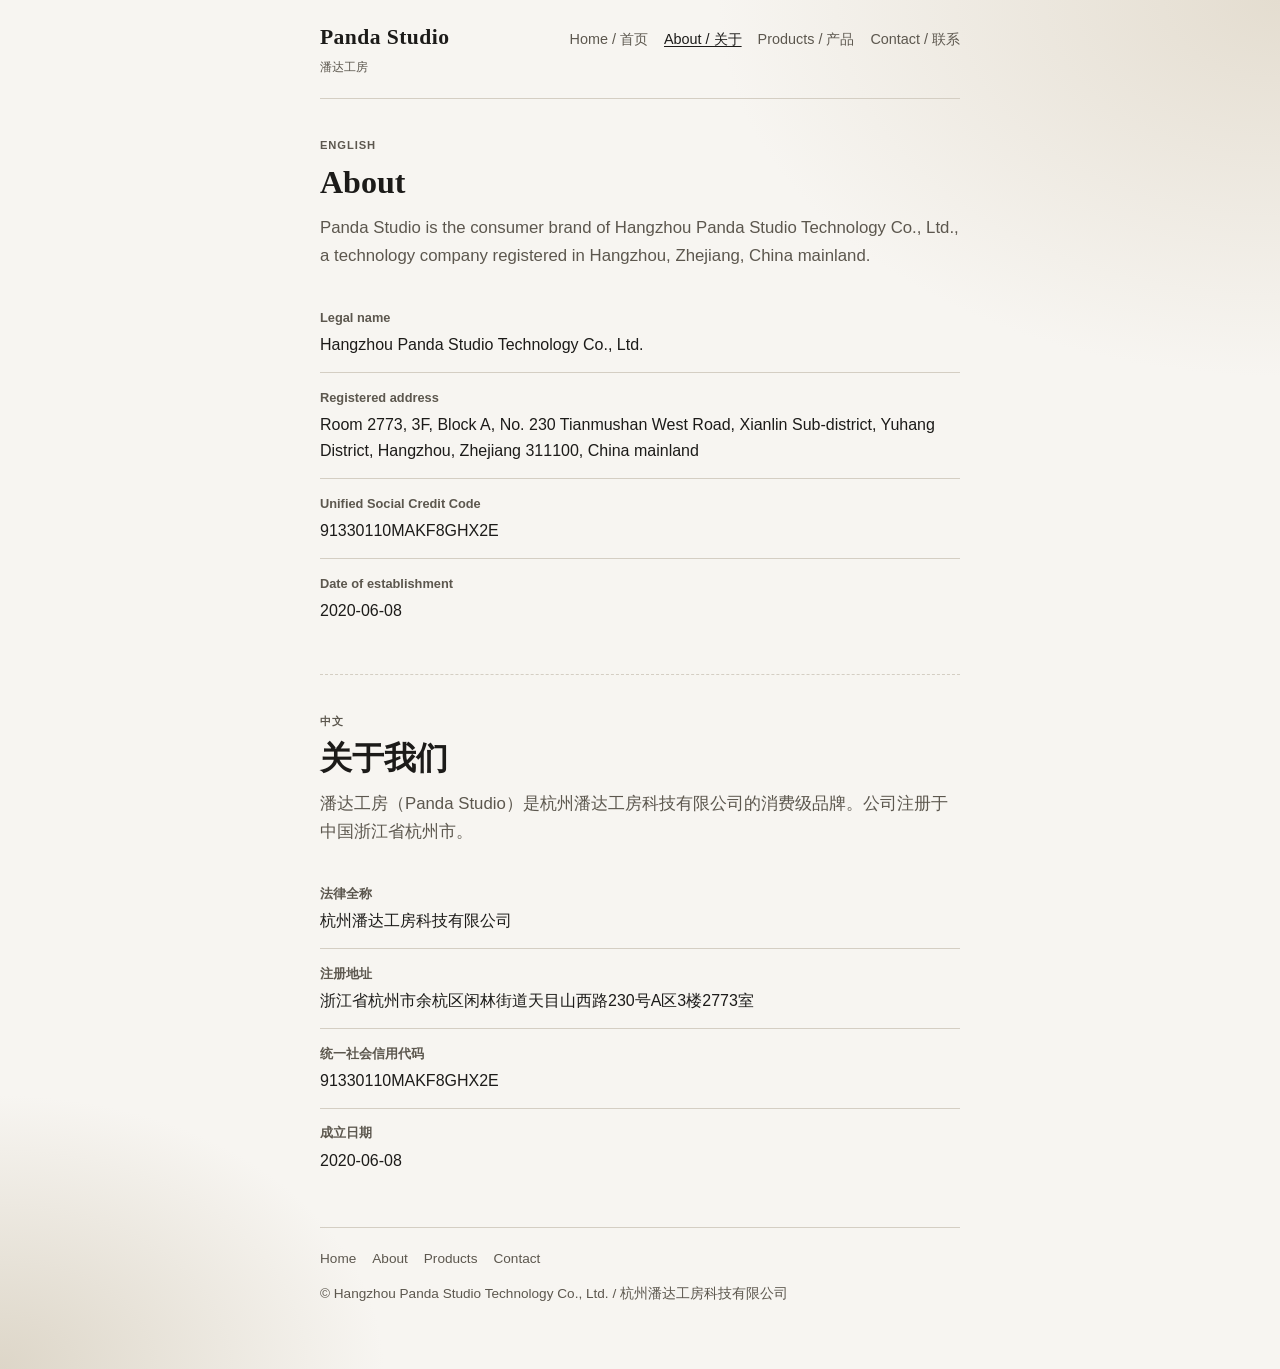
==== about/index.html @ 8ae836c7 "Replace legal-only Pages with company website MVP. Ship bilingual Home/About/Products/Contact for Ap" ====
<!DOCTYPE html>
<html lang="en">
<head>
  <meta charset="utf-8">
  <meta name="viewport" content="width=device-width, initial-scale=1">
  <title>About · Panda Studio</title>
  <meta name="description" content="Legal entity information for Hangzhou Panda Studio Technology Co., Ltd. / 杭州潘达工房科技有限公司.">
  <link rel="canonical" href="https://pandastudio.hk/about/">
  <link rel="stylesheet" href="../assets/site.css">
</head>
<body>
  <div class="wrap">
    <header class="site-header">
      <a class="brand" href="/">Panda Studio<span>潘达工房</span></a>
      <nav class="nav" aria-label="Primary">
        <a href="/">Home / 首页</a>
        <a href="/about/" aria-current="page">About / 关于</a>
        <a href="/products/">Products / 产品</a>
        <a href="/contact/">Contact / 联系</a>
      </nav>
    </header>

    <main>
      <section class="lang-block" lang="en" aria-labelledby="en-about">
        <p class="lang-label">English</p>
        <h1 id="en-about">About</h1>
        <p class="lead">Panda Studio is the consumer brand of Hangzhou Panda Studio Technology Co., Ltd., a technology company registered in Hangzhou, Zhejiang, China mainland.</p>
        <ul class="meta-list">
          <li>
            <span class="label">Legal name</span>
            <span class="value">Hangzhou Panda Studio Technology Co., Ltd.</span>
          </li>
          <li>
            <span class="label">Registered address</span>
            <span class="value">Room 2773, 3F, Block A, No. 230 Tianmushan West Road, Xianlin Sub-district, Yuhang District, Hangzhou, Zhejiang 311100, China mainland</span>
          </li>
          <li>
            <span class="label">Unified Social Credit Code</span>
            <span class="value">91330110MAKF8GHX2E</span>
          </li>
          <li>
            <span class="label">Date of establishment</span>
            <span class="value">2020-06-08</span>
          </li>
        </ul>
      </section>

      <section class="lang-block" lang="zh-CN" aria-labelledby="zh-about">
        <p class="lang-label">中文</p>
        <h1 id="zh-about">关于我们</h1>
        <p class="lead">潘达工房（Panda Studio）是杭州潘达工房科技有限公司的消费级品牌。公司注册于中国浙江省杭州市。</p>
        <ul class="meta-list">
          <li>
            <span class="label">法律全称</span>
            <span class="value">杭州潘达工房科技有限公司</span>
          </li>
          <li>
            <span class="label">注册地址</span>
            <span class="value">浙江省杭州市余杭区闲林街道天目山西路230号A区3楼2773室</span>
          </li>
          <li>
            <span class="label">统一社会信用代码</span>
            <span class="value">91330110MAKF8GHX2E</span>
          </li>
          <li>
            <span class="label">成立日期</span>
            <span class="value">2020-06-08</span>
          </li>
        </ul>
      </section>
    </main>

    <footer class="site-footer">
      <nav aria-label="Footer">
        <a href="/">Home</a>
        <a href="/about/">About</a>
        <a href="/products/">Products</a>
        <a href="/contact/">Contact</a>
      </nav>
      <p>© Hangzhou Panda Studio Technology Co., Ltd. / 杭州潘达工房科技有限公司</p>
    </footer>
  </div>
</body>
</html>
---- assets/site.css ----
:root {
  --bg: #f7f5f1;
  --bg-accent: #ebe6dc;
  --ink: #1c1b19;
  --muted: #5c574e;
  --line: #d4cec3;
  --link: #1a4f6e;
  --link-hover: #0f3348;
  --card: #fffcf7;
  --max: 40rem;
  --font: "Iowan Old Style", "Palatino Linotype", Palatino, "Songti SC", "Noto Serif SC", Georgia, serif;
  --sans: "Avenir Next", "Segoe UI", "PingFang SC", "Hiragino Sans GB", "Microsoft YaHei", sans-serif;
}

*,
*::before,
*::after {
  box-sizing: border-box;
}

html {
  color-scheme: light;
  scroll-behavior: smooth;
}

body {
  margin: 0;
  min-height: 100vh;
  font-family: var(--sans);
  font-size: 1rem;
  line-height: 1.65;
  color: var(--ink);
  background:
    radial-gradient(ellipse 80% 50% at 100% 0%, #e4ddd0 0%, transparent 55%),
    radial-gradient(ellipse 60% 40% at 0% 100%, #ddd6c8 0%, transparent 50%),
    var(--bg);
}

a {
  color: var(--link);
  text-underline-offset: 0.15em;
}

a:hover {
  color: var(--link-hover);
}

.wrap {
  width: min(100% - 2rem, var(--max));
  margin: 0 auto;
  padding: 1.25rem 0 3rem;
}

.site-header {
  display: flex;
  flex-wrap: wrap;
  align-items: baseline;
  justify-content: space-between;
  gap: 0.75rem 1.5rem;
  padding-bottom: 1.25rem;
  border-bottom: 1px solid var(--line);
  margin-bottom: 2rem;
}

.brand {
  font-family: var(--font);
  font-size: 1.35rem;
  font-weight: 600;
  letter-spacing: 0.02em;
  color: var(--ink);
  text-decoration: none;
}

.brand:hover {
  color: var(--ink);
}

.brand span {
  display: block;
  font-family: var(--sans);
  font-size: 0.75rem;
  font-weight: 500;
  color: var(--muted);
  letter-spacing: 0;
  margin-top: 0.15rem;
}

.nav {
  display: flex;
  flex-wrap: wrap;
  gap: 0.65rem 1rem;
  font-size: 0.9rem;
}

.nav a {
  text-decoration: none;
  color: var(--muted);
}

.nav a:hover,
.nav a[aria-current="page"] {
  color: var(--ink);
  text-decoration: underline;
}

.lang-block + .lang-block {
  margin-top: 2.25rem;
  padding-top: 2rem;
  border-top: 1px dashed var(--line);
}

.lang-label {
  display: inline-block;
  font-size: 0.7rem;
  font-weight: 600;
  letter-spacing: 0.08em;
  text-transform: uppercase;
  color: var(--muted);
  margin-bottom: 0.5rem;
}

h1 {
  font-family: var(--font);
  font-size: clamp(1.6rem, 4vw, 2rem);
  font-weight: 600;
  line-height: 1.25;
  margin: 0 0 0.75rem;
}

.lead {
  font-size: 1.05rem;
  color: var(--muted);
  margin: 0 0 1.5rem;
}

h2 {
  font-family: var(--font);
  font-size: 1.15rem;
  margin: 1.5rem 0 0.5rem;
}

p {
  margin: 0 0 1rem;
}

.meta-list {
  list-style: none;
  padding: 0;
  margin: 0;
}

.meta-list li {
  padding: 0.85rem 0;
  border-bottom: 1px solid var(--line);
}

.meta-list li:last-child {
  border-bottom: 0;
}

.meta-list dt,
.meta-list .label {
  display: block;
  font-size: 0.8rem;
  font-weight: 600;
  color: var(--muted);
  margin-bottom: 0.25rem;
}

.meta-list dd,
.meta-list .value {
  margin: 0;
}

.product {
  background: var(--card);
  border: 1px solid var(--line);
  padding: 1.25rem 1.15rem;
  margin: 0 0 1rem;
}

.product h2 {
  margin-top: 0;
}

.disclaimer {
  font-size: 0.9rem;
  color: var(--muted);
  padding: 0.85rem 1rem;
  background: var(--bg-accent);
  border-left: 3px solid var(--line);
  margin: 1rem 0 0;
}

.bundle {
  font-size: 0.85rem;
  color: var(--muted);
  font-family: ui-monospace, "Cascadia Code", Consolas, monospace;
}

.contact-list {
  list-style: none;
  padding: 0;
  margin: 0;
}

.contact-list li {
  margin-bottom: 1.25rem;
}

.contact-list .label {
  display: block;
  font-size: 0.8rem;
  font-weight: 600;
  color: var(--muted);
  margin-bottom: 0.2rem;
}

.site-footer {
  margin-top: 2.5rem;
  padding-top: 1.25rem;
  border-top: 1px solid var(--line);
  font-size: 0.85rem;
  color: var(--muted);
}

.site-footer nav {
  display: flex;
  flex-wrap: wrap;
  gap: 0.5rem 1rem;
  margin-bottom: 0.75rem;
}

.site-footer a {
  color: var(--muted);
  text-decoration: none;
}

.site-footer a:hover {
  color: var(--ink);
  text-decoration: underline;
}

@media (max-width: 520px) {
  .site-header {
    flex-direction: column;
    align-items: flex-start;
  }
}
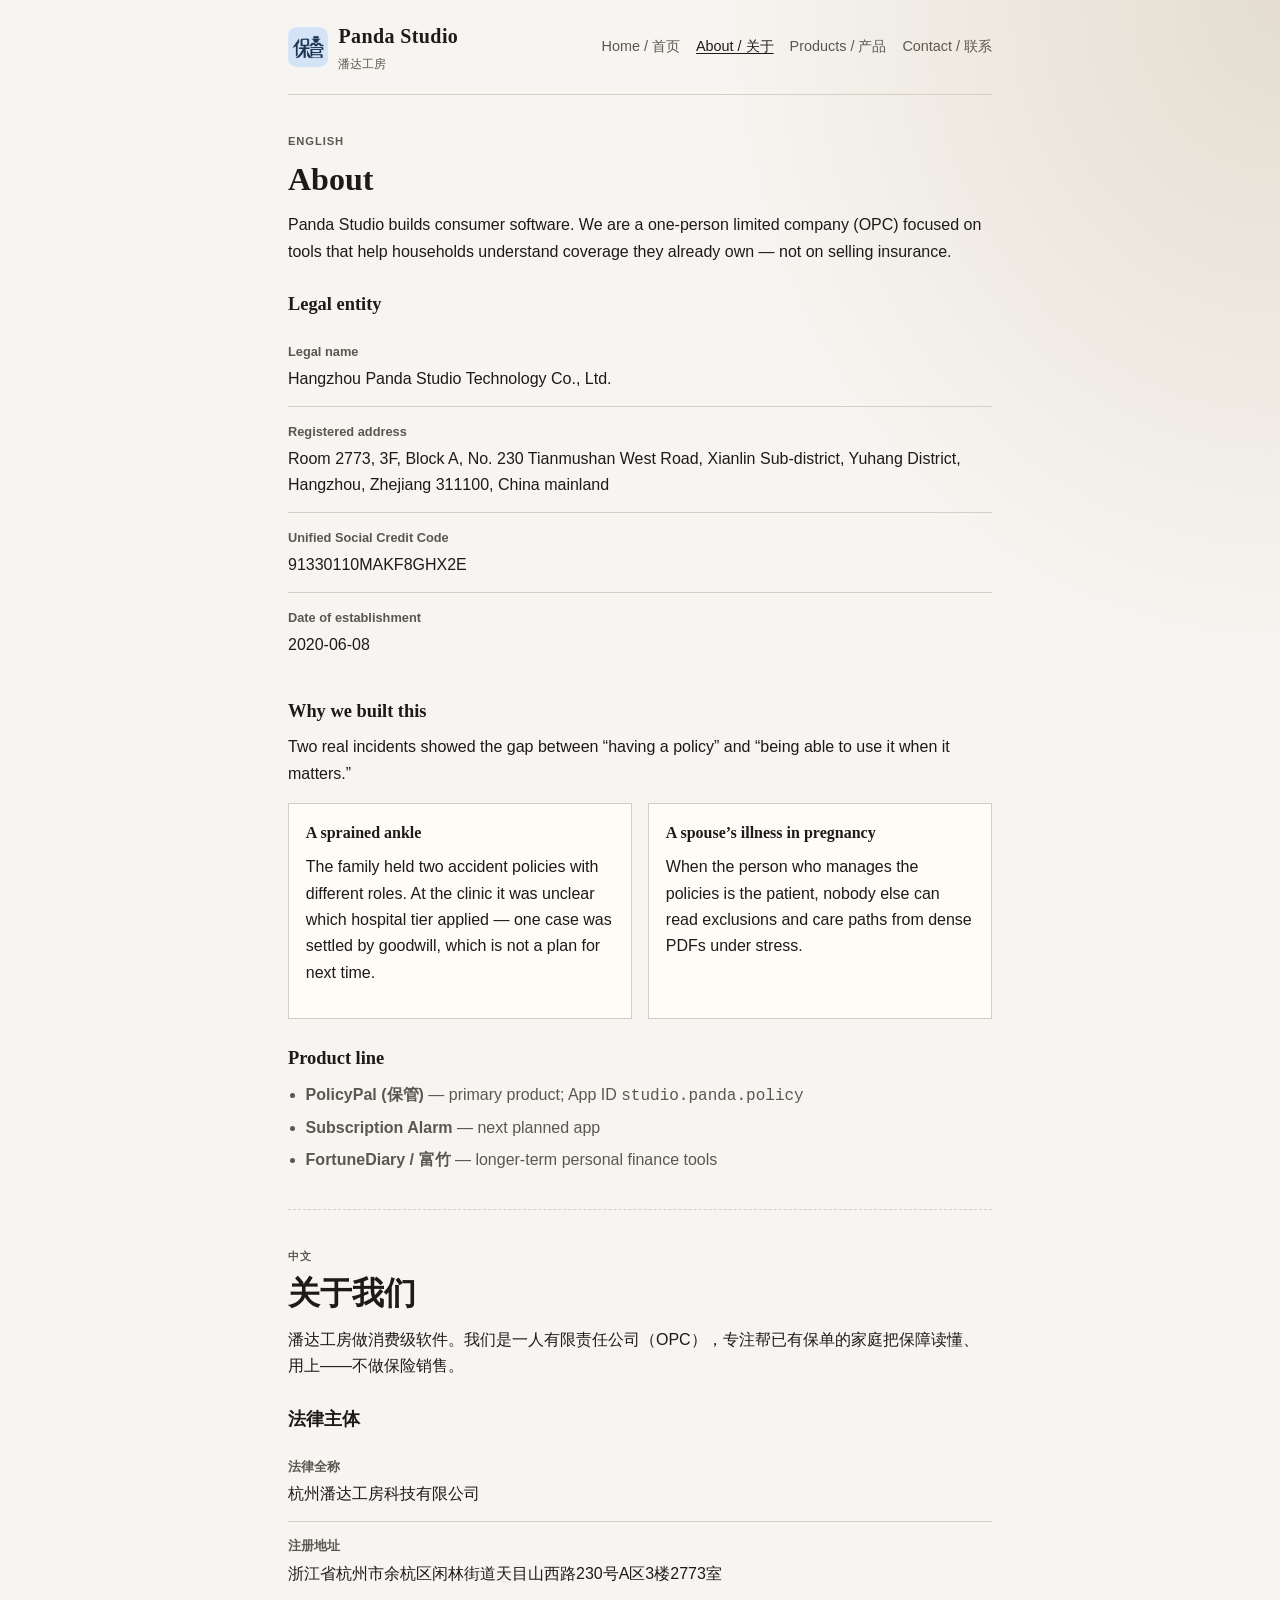
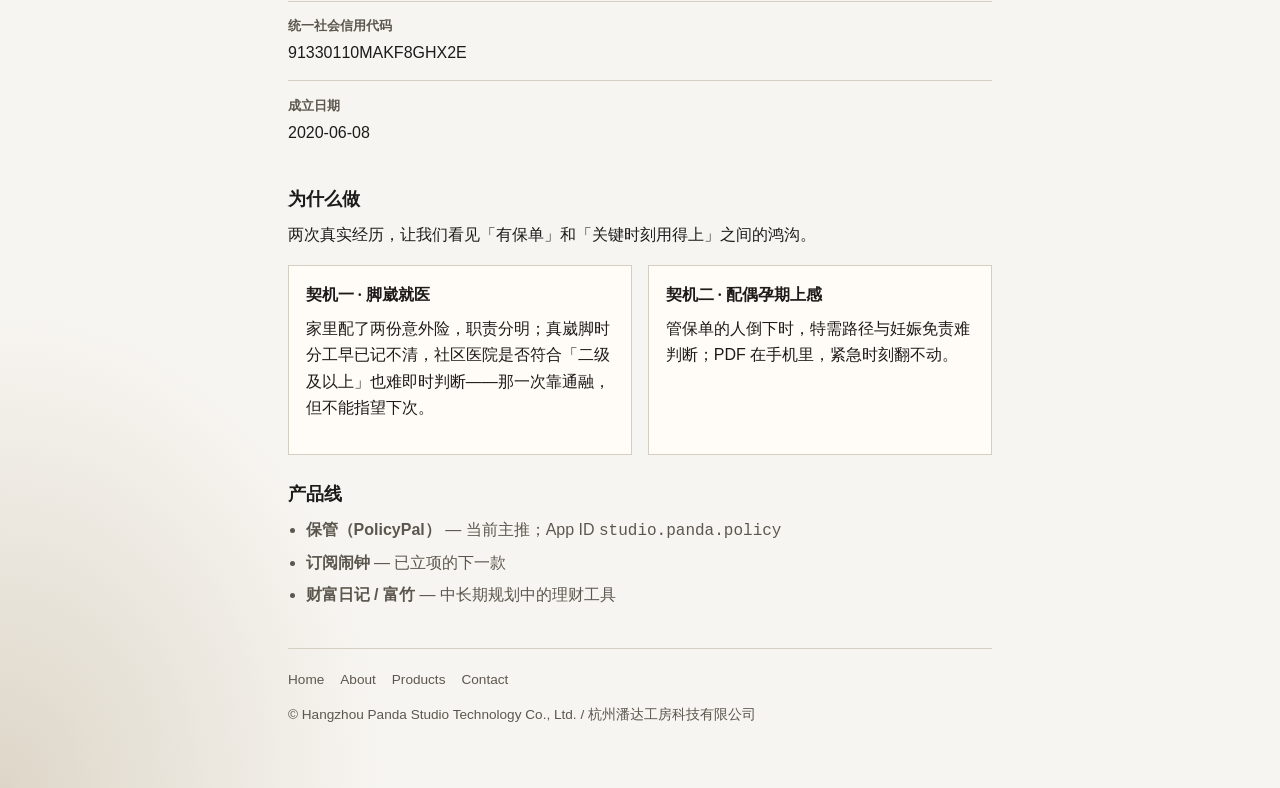
==== commit 7fa292a6: "Enrich company site with slogan, stories, and product screenshots. Align Home/About/Products with Po" ====
--- a/about/index.html
+++ b/about/index.html
@@ -4,14 +4,17 @@
   <meta charset="utf-8">
   <meta name="viewport" content="width=device-width, initial-scale=1">
   <title>About · Panda Studio</title>
-  <meta name="description" content="Legal entity information for Hangzhou Panda Studio Technology Co., Ltd. / 杭州潘达工房科技有限公司.">
+  <meta name="description" content="About Hangzhou Panda Studio Technology Co., Ltd. / 杭州潘达工房科技有限公司">
   <link rel="canonical" href="https://pandastudio.hk/about/">
   <link rel="stylesheet" href="../assets/site.css">
 </head>
 <body>
   <div class="wrap">
     <header class="site-header">
-      <a class="brand" href="/">Panda Studio<span>潘达工房</span></a>
+      <a class="brand" href="/">
+        <img src="../assets/brand/app-icon-zh.png" width="40" height="40" alt="">
+        <span class="brand-text">Panda Studio<span>潘达工房</span></span>
+      </a>
       <nav class="nav" aria-label="Primary">
         <a href="/">Home / 首页</a>
         <a href="/about/" aria-current="page">About / 关于</a>
@@ -24,7 +27,9 @@
       <section class="lang-block" lang="en" aria-labelledby="en-about">
         <p class="lang-label">English</p>
         <h1 id="en-about">About</h1>
-        <p class="lead">Panda Studio is the consumer brand of Hangzhou Panda Studio Technology Co., Ltd., a technology company registered in Hangzhou, Zhejiang, China mainland.</p>
+        <p class="lead">Panda Studio builds consumer software. We are a one-person limited company (OPC) focused on tools that help households understand coverage they already own — not on selling insurance.</p>
+
+        <h2>Legal entity</h2>
         <ul class="meta-list">
           <li>
             <span class="label">Legal name</span>
@@ -43,12 +48,34 @@
             <span class="value">2020-06-08</span>
           </li>
         </ul>
+
+        <h2>Why we built this</h2>
+        <p>Two real incidents showed the gap between “having a policy” and “being able to use it when it matters.”</p>
+        <div class="story-grid">
+          <article class="story-card">
+            <h3>A sprained ankle</h3>
+            <p>The family held two accident policies with different roles. At the clinic it was unclear which hospital tier applied — one case was settled by goodwill, which is not a plan for next time.</p>
+          </article>
+          <article class="story-card">
+            <h3>A spouse’s illness in pregnancy</h3>
+            <p>When the person who manages the policies is the patient, nobody else can read exclusions and care paths from dense PDFs under stress.</p>
+          </article>
+        </div>
+
+        <h2>Product line</h2>
+        <ul class="matrix-list">
+          <li><strong>PolicyPal (保管)</strong> — primary product; App ID <code>studio.panda.policy</code></li>
+          <li><strong>Subscription Alarm</strong> — next planned app</li>
+          <li><strong>FortuneDiary / 富竹</strong> — longer-term personal finance tools</li>
+        </ul>
       </section>
 
       <section class="lang-block" lang="zh-CN" aria-labelledby="zh-about">
         <p class="lang-label">中文</p>
         <h1 id="zh-about">关于我们</h1>
-        <p class="lead">潘达工房（Panda Studio）是杭州潘达工房科技有限公司的消费级品牌。公司注册于中国浙江省杭州市。</p>
+        <p class="lead">潘达工房做消费级软件。我们是一人有限责任公司（OPC），专注帮已有保单的家庭把保障读懂、用上——不做保险销售。</p>
+
+        <h2>法律主体</h2>
         <ul class="meta-list">
           <li>
             <span class="label">法律全称</span>
@@ -67,6 +94,26 @@
             <span class="value">2020-06-08</span>
           </li>
         </ul>
+
+        <h2>为什么做</h2>
+        <p>两次真实经历，让我们看见「有保单」和「关键时刻用得上」之间的鸿沟。</p>
+        <div class="story-grid">
+          <article class="story-card">
+            <h3>契机一 · 脚崴就医</h3>
+            <p>家里配了两份意外险，职责分明；真崴脚时分工早已记不清，社区医院是否符合「二级及以上」也难即时判断——那一次靠通融，但不能指望下次。</p>
+          </article>
+          <article class="story-card">
+            <h3>契机二 · 配偶孕期上感</h3>
+            <p>管保单的人倒下时，特需路径与妊娠免责难判断；PDF 在手机里，紧急时刻翻不动。</p>
+          </article>
+        </div>
+
+        <h2>产品线</h2>
+        <ul class="matrix-list">
+          <li><strong>保管（PolicyPal）</strong> — 当前主推；App ID <code>studio.panda.policy</code></li>
+          <li><strong>订阅闹钟</strong> — 已立项的下一款</li>
+          <li><strong>财富日记 / 富竹</strong> — 中长期规划中的理财工具</li>
+        </ul>
       </section>
     </main>
 
--- a/assets/site.css
+++ b/assets/site.css
@@ -7,7 +7,8 @@
   --link: #1a4f6e;
   --link-hover: #0f3348;
   --card: #fffcf7;
-  --max: 40rem;
+  --accent: #2a3d66;
+  --max: 44rem;
   --font: "Iowan Old Style", "Palatino Linotype", Palatino, "Songti SC", "Noto Serif SC", Georgia, serif;
   --sans: "Avenir Next", "Segoe UI", "PingFang SC", "Hiragino Sans GB", "Microsoft YaHei", sans-serif;
 }
@@ -54,7 +55,7 @@
 .site-header {
   display: flex;
   flex-wrap: wrap;
-  align-items: baseline;
+  align-items: center;
   justify-content: space-between;
   gap: 0.75rem 1.5rem;
   padding-bottom: 1.25rem;
@@ -63,8 +64,11 @@
 }
 
 .brand {
+  display: flex;
+  align-items: center;
+  gap: 0.65rem;
   font-family: var(--font);
-  font-size: 1.35rem;
+  font-size: 1.25rem;
   font-weight: 600;
   letter-spacing: 0.02em;
   color: var(--ink);
@@ -75,14 +79,20 @@
   color: var(--ink);
 }
 
-.brand span {
+.brand img {
+  width: 2.5rem;
+  height: 2.5rem;
+  border-radius: 0.55rem;
+}
+
+.brand .brand-text span {
   display: block;
   font-family: var(--sans);
   font-size: 0.75rem;
   font-weight: 500;
   color: var(--muted);
   letter-spacing: 0;
-  margin-top: 0.15rem;
+  margin-top: 0.1rem;
 }
 
 .nav {
@@ -119,18 +129,73 @@
   margin-bottom: 0.5rem;
 }
 
+.hero-brand {
+  display: flex;
+  align-items: center;
+  gap: 1rem;
+  margin-bottom: 1.25rem;
+}
+
+.hero-brand img {
+  width: 4.5rem;
+  height: 4.5rem;
+  border-radius: 1rem;
+  box-shadow: 0 6px 20px rgba(28, 27, 25, 0.08);
+}
+
 h1 {
   font-family: var(--font);
-  font-size: clamp(1.6rem, 4vw, 2rem);
+  font-size: clamp(1.55rem, 4vw, 2rem);
   font-weight: 600;
-  line-height: 1.25;
+  line-height: 1.3;
   margin: 0 0 0.75rem;
 }
 
+.vision {
+  font-size: 1.05rem;
+  color: var(--muted);
+  margin: 0 0 1rem;
+}
+
 .lead {
-  font-size: 1.05rem;
-  color: var(--muted);
-  margin: 0 0 1.5rem;
+  margin: 0 0 1.25rem;
+}
+
+.cta-row {
+  display: flex;
+  flex-wrap: wrap;
+  gap: 0.75rem;
+  margin: 1.25rem 0 1.75rem;
+}
+
+.btn {
+  display: inline-block;
+  padding: 0.55rem 1.1rem;
+  border-radius: 0.35rem;
+  text-decoration: none;
+  font-size: 0.95rem;
+  font-weight: 600;
+}
+
+.btn-primary {
+  background: var(--accent);
+  color: #fff;
+}
+
+.btn-primary:hover {
+  background: #1d2c4a;
+  color: #fff;
+}
+
+.btn-ghost {
+  border: 1px solid var(--line);
+  color: var(--ink);
+  background: var(--card);
+}
+
+.btn-ghost:hover {
+  border-color: var(--muted);
+  color: var(--ink);
 }
 
 h2 {
@@ -143,7 +208,9 @@
   margin: 0 0 1rem;
 }
 
-.meta-list {
+.meta-list,
+.story-list,
+.feature-cols ul {
   list-style: none;
   padding: 0;
   margin: 0;
@@ -158,62 +225,191 @@
   border-bottom: 0;
 }
 
-.meta-list dt,
-.meta-list .label {
-  display: block;
-  font-size: 0.8rem;
-  font-weight: 600;
-  color: var(--muted);
-  margin-bottom: 0.25rem;
-}
-
-.meta-list dd,
-.meta-list .value {
-  margin: 0;
-}
-
-.product {
-  background: var(--card);
-  border: 1px solid var(--line);
-  padding: 1.25rem 1.15rem;
-  margin: 0 0 1rem;
-}
-
-.product h2 {
-  margin-top: 0;
-}
-
-.disclaimer {
-  font-size: 0.9rem;
-  color: var(--muted);
-  padding: 0.85rem 1rem;
-  background: var(--bg-accent);
-  border-left: 3px solid var(--line);
-  margin: 1rem 0 0;
-}
-
-.bundle {
-  font-size: 0.85rem;
-  color: var(--muted);
-  font-family: ui-monospace, "Cascadia Code", Consolas, monospace;
-}
-
-.contact-list {
-  list-style: none;
-  padding: 0;
-  margin: 0;
-}
-
-.contact-list li {
-  margin-bottom: 1.25rem;
-}
-
+.meta-list .label,
 .contact-list .label {
   display: block;
   font-size: 0.8rem;
   font-weight: 600;
   color: var(--muted);
-  margin-bottom: 0.2rem;
+  margin-bottom: 0.25rem;
+}
+
+.meta-list .value {
+  margin: 0;
+}
+
+.story-grid {
+  display: grid;
+  gap: 1rem;
+  margin: 1rem 0 1.5rem;
+}
+
+@media (min-width: 560px) {
+  .story-grid,
+  .feature-cols {
+    grid-template-columns: 1fr 1fr;
+  }
+}
+
+.story-card,
+.feature-col {
+  background: var(--card);
+  border: 1px solid var(--line);
+  padding: 1rem 1.05rem;
+}
+
+.story-card h3,
+.feature-col h3 {
+  font-family: var(--font);
+  font-size: 1rem;
+  margin: 0 0 0.5rem;
+}
+
+.feature-cols {
+  display: grid;
+  gap: 1rem;
+  margin: 1rem 0 1.5rem;
+}
+
+.feature-col li {
+  position: relative;
+  padding-left: 1rem;
+  margin: 0.4rem 0;
+  font-size: 0.95rem;
+  color: var(--muted);
+}
+
+.feature-col li::before {
+  content: "·";
+  position: absolute;
+  left: 0;
+  color: var(--accent);
+  font-weight: 700;
+}
+
+.product-head {
+  display: flex;
+  flex-wrap: wrap;
+  align-items: center;
+  gap: 1rem;
+  margin-bottom: 1rem;
+}
+
+.product-head img {
+  width: 4rem;
+  height: 4rem;
+  border-radius: 0.9rem;
+}
+
+.role-line {
+  font-size: 0.9rem;
+  color: var(--muted);
+  margin: 0 0 1rem;
+}
+
+.bundle {
+  font-size: 0.85rem;
+  color: var(--muted);
+  font-family: ui-monospace, "Cascadia Code", Consolas, monospace;
+  margin: 0 0 1rem;
+}
+
+.disclaimer {
+  font-size: 0.9rem;
+  color: var(--muted);
+  padding: 0.85rem 1rem;
+  background: var(--bg-accent);
+  border-left: 3px solid var(--line);
+  margin: 1rem 0;
+}
+
+.compliance {
+  font-size: 0.85rem;
+  letter-spacing: 0.02em;
+  color: var(--muted);
+  margin: 0.5rem 0 1.25rem;
+}
+
+.gallery {
+  display: grid;
+  grid-template-columns: repeat(2, 1fr);
+  gap: 0.75rem;
+  margin: 1.25rem 0;
+}
+
+@media (min-width: 640px) {
+  .gallery {
+    grid-template-columns: repeat(3, 1fr);
+  }
+}
+
+.gallery figure {
+  margin: 0;
+  background: var(--card);
+  border: 1px solid var(--line);
+  overflow: hidden;
+}
+
+.gallery img {
+  display: block;
+  width: 100%;
+  height: auto;
+  vertical-align: middle;
+}
+
+.gallery figcaption {
+  font-size: 0.75rem;
+  color: var(--muted);
+  padding: 0.45rem 0.55rem 0.6rem;
+}
+
+.home-shots {
+  display: flex;
+  gap: 0.75rem;
+  overflow-x: auto;
+  padding: 0.25rem 0 0.75rem;
+  margin: 0 0 0.5rem;
+  scroll-snap-type: x mandatory;
+  -webkit-overflow-scrolling: touch;
+}
+
+.home-shots figure {
+  flex: 0 0 9.5rem;
+  margin: 0;
+  scroll-snap-align: start;
+  background: var(--card);
+  border: 1px solid var(--line);
+}
+
+.home-shots img {
+  display: block;
+  width: 100%;
+  height: auto;
+}
+
+.matrix-list {
+  padding-left: 1.1rem;
+  margin: 0.5rem 0 1rem;
+  color: var(--muted);
+}
+
+.matrix-list li {
+  margin: 0.35rem 0;
+}
+
+.contact-list {
+  list-style: none;
+  padding: 0;
+  margin: 0 0 1rem;
+}
+
+.contact-list li {
+  margin-bottom: 1.15rem;
+}
+
+.muted-note {
+  font-size: 0.9rem;
+  color: var(--muted);
 }
 
 .site-footer {
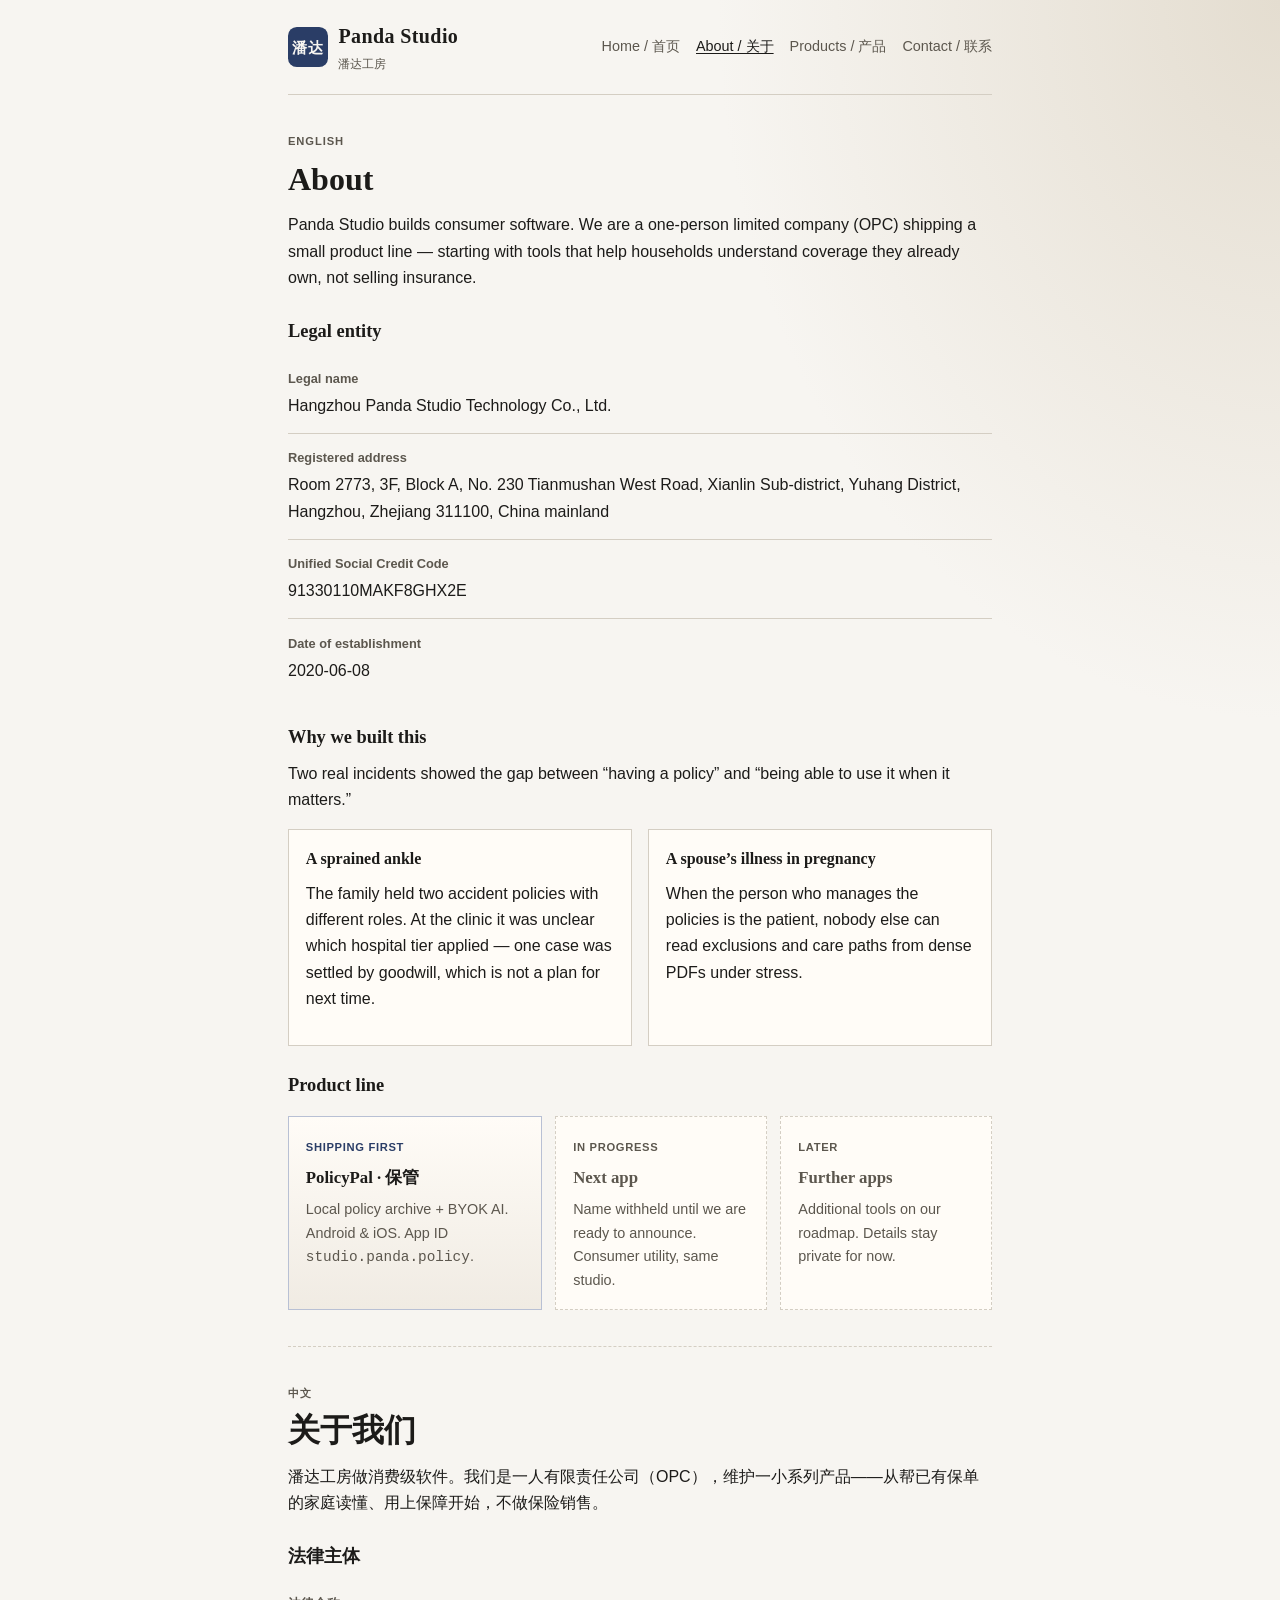
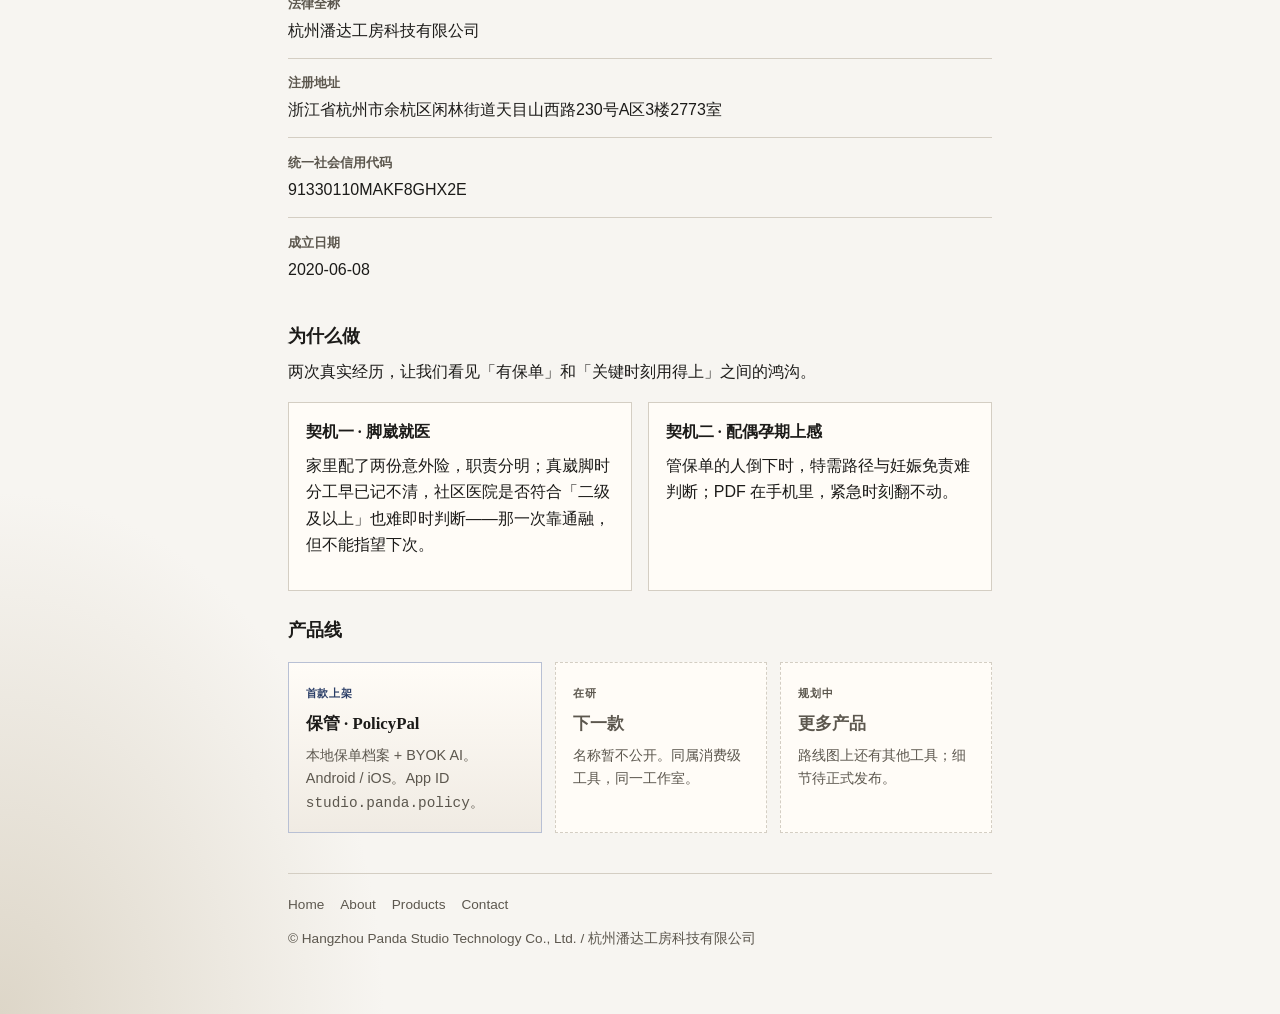
==== commit 6e2ad2d1: "Refine branding, product series, and dual-platform soft-copyright notes. Use text logo marks, drop t" ====
--- a/about/index.html
+++ b/about/index.html
@@ -12,7 +12,7 @@
   <div class="wrap">
     <header class="site-header">
       <a class="brand" href="/">
-        <img src="../assets/brand/app-icon-zh.png" width="40" height="40" alt="">
+        <span class="logo-mark" aria-hidden="true">潘达</span>
         <span class="brand-text">Panda Studio<span>潘达工房</span></span>
       </a>
       <nav class="nav" aria-label="Primary">
@@ -27,7 +27,7 @@
       <section class="lang-block" lang="en" aria-labelledby="en-about">
         <p class="lang-label">English</p>
         <h1 id="en-about">About</h1>
-        <p class="lead">Panda Studio builds consumer software. We are a one-person limited company (OPC) focused on tools that help households understand coverage they already own — not on selling insurance.</p>
+        <p class="lead">Panda Studio builds consumer software. We are a one-person limited company (OPC) shipping a small product line — starting with tools that help households understand coverage they already own, not selling insurance.</p>
 
         <h2>Legal entity</h2>
         <ul class="meta-list">
@@ -63,17 +63,29 @@
         </div>
 
         <h2>Product line</h2>
-        <ul class="matrix-list">
-          <li><strong>PolicyPal (保管)</strong> — primary product; App ID <code>studio.panda.policy</code></li>
-          <li><strong>Subscription Alarm</strong> — next planned app</li>
-          <li><strong>FortuneDiary / 富竹</strong> — longer-term personal finance tools</li>
-        </ul>
+        <div class="series-grid">
+          <article class="series-card featured">
+            <span class="tag">Shipping first</span>
+            <h3>PolicyPal · 保管</h3>
+            <p>Local policy archive + BYOK AI. Android &amp; iOS. App ID <code>studio.panda.policy</code>.</p>
+          </article>
+          <article class="series-card teaser">
+            <span class="tag">In progress</span>
+            <h3>Next app</h3>
+            <p>Name withheld until we are ready to announce. Consumer utility, same studio.</p>
+          </article>
+          <article class="series-card teaser">
+            <span class="tag">Later</span>
+            <h3>Further apps</h3>
+            <p>Additional tools on our roadmap. Details stay private for now.</p>
+          </article>
+        </div>
       </section>
 
       <section class="lang-block" lang="zh-CN" aria-labelledby="zh-about">
         <p class="lang-label">中文</p>
         <h1 id="zh-about">关于我们</h1>
-        <p class="lead">潘达工房做消费级软件。我们是一人有限责任公司（OPC），专注帮已有保单的家庭把保障读懂、用上——不做保险销售。</p>
+        <p class="lead">潘达工房做消费级软件。我们是一人有限责任公司（OPC），维护一小系列产品——从帮已有保单的家庭读懂、用上保障开始，不做保险销售。</p>
 
         <h2>法律主体</h2>
         <ul class="meta-list">
@@ -109,11 +121,23 @@
         </div>
 
         <h2>产品线</h2>
-        <ul class="matrix-list">
-          <li><strong>保管（PolicyPal）</strong> — 当前主推；App ID <code>studio.panda.policy</code></li>
-          <li><strong>订阅闹钟</strong> — 已立项的下一款</li>
-          <li><strong>财富日记 / 富竹</strong> — 中长期规划中的理财工具</li>
-        </ul>
+        <div class="series-grid">
+          <article class="series-card featured">
+            <span class="tag">首款上架</span>
+            <h3>保管 · PolicyPal</h3>
+            <p>本地保单档案 + BYOK AI。Android / iOS。App ID <code>studio.panda.policy</code>。</p>
+          </article>
+          <article class="series-card teaser">
+            <span class="tag">在研</span>
+            <h3>下一款</h3>
+            <p>名称暂不公开。同属消费级工具，同一工作室。</p>
+          </article>
+          <article class="series-card teaser">
+            <span class="tag">规划中</span>
+            <h3>更多产品</h3>
+            <p>路线图上还有其他工具；细节待正式发布。</p>
+          </article>
+        </div>
       </section>
     </main>
 
--- a/assets/site.css
+++ b/assets/site.css
@@ -79,10 +79,28 @@
   color: var(--ink);
 }
 
-.brand img {
+.logo-mark {
+  display: inline-flex;
+  align-items: center;
+  justify-content: center;
   width: 2.5rem;
   height: 2.5rem;
   border-radius: 0.55rem;
+  background: var(--accent);
+  color: #f7f5f1;
+  font-family: var(--font);
+  font-size: 0.95rem;
+  font-weight: 600;
+  letter-spacing: 0.04em;
+  flex-shrink: 0;
+}
+
+.logo-mark-lg {
+  width: 4.5rem;
+  height: 4.5rem;
+  border-radius: 1rem;
+  font-size: 1.55rem;
+  box-shadow: 0 6px 20px rgba(28, 27, 25, 0.08);
 }
 
 .brand .brand-text span {
@@ -134,13 +152,6 @@
   align-items: center;
   gap: 1rem;
   margin-bottom: 1.25rem;
-}
-
-.hero-brand img {
-  width: 4.5rem;
-  height: 4.5rem;
-  border-radius: 1rem;
-  box-shadow: 0 6px 20px rgba(28, 27, 25, 0.08);
 }
 
 h1 {
@@ -295,10 +306,113 @@
   margin-bottom: 1rem;
 }
 
-.product-head img {
+.product-mark {
+  display: inline-flex;
+  align-items: center;
+  justify-content: center;
   width: 4rem;
   height: 4rem;
   border-radius: 0.9rem;
+  background: #e8e2d6;
+  color: var(--accent);
+  font-family: var(--font);
+  font-size: 1.35rem;
+  font-weight: 600;
+}
+
+.demo-slot {
+  margin: 1.25rem 0 1.5rem;
+}
+
+.demo-frame {
+  position: relative;
+  aspect-ratio: 16 / 9;
+  background: linear-gradient(145deg, #2a3d66 0%, #1c1b19 100%);
+  border: 1px solid var(--line);
+  color: #f0ebe3;
+  display: flex;
+  flex-direction: column;
+  align-items: center;
+  justify-content: center;
+  gap: 0.5rem;
+  padding: 1.25rem;
+  text-align: center;
+}
+
+.demo-frame video {
+  display: block;
+  width: 100%;
+  height: 100%;
+  object-fit: contain;
+  background: #000;
+}
+
+.demo-frame .demo-label {
+  font-family: var(--font);
+  font-size: 1.1rem;
+  margin: 0;
+}
+
+.demo-frame .demo-hint {
+  font-size: 0.85rem;
+  opacity: 0.8;
+  margin: 0;
+  max-width: 28rem;
+}
+
+.series-grid {
+  display: grid;
+  gap: 0.85rem;
+  margin: 1rem 0 1.5rem;
+}
+
+@media (min-width: 560px) {
+  .series-grid {
+    grid-template-columns: 1.2fr 1fr 1fr;
+  }
+}
+
+.series-card {
+  background: var(--card);
+  border: 1px solid var(--line);
+  padding: 1rem 1.05rem;
+  min-height: 7.5rem;
+}
+
+.series-card.featured {
+  border-color: #b8c0d4;
+  background: linear-gradient(180deg, #fffcf7 0%, #f0ebe3 100%);
+}
+
+.series-card.teaser {
+  border-style: dashed;
+  color: var(--muted);
+}
+
+.series-card h3 {
+  font-family: var(--font);
+  font-size: 1.05rem;
+  margin: 0 0 0.4rem;
+}
+
+.series-card .tag {
+  display: inline-block;
+  font-size: 0.7rem;
+  font-weight: 600;
+  letter-spacing: 0.06em;
+  text-transform: uppercase;
+  color: var(--accent);
+  margin-bottom: 0.45rem;
+}
+
+.series-card.teaser .tag {
+  color: var(--muted);
+}
+
+.series-card p {
+  font-size: 0.9rem;
+  margin: 0;
+  color: var(--muted);
 }
 
 .role-line {
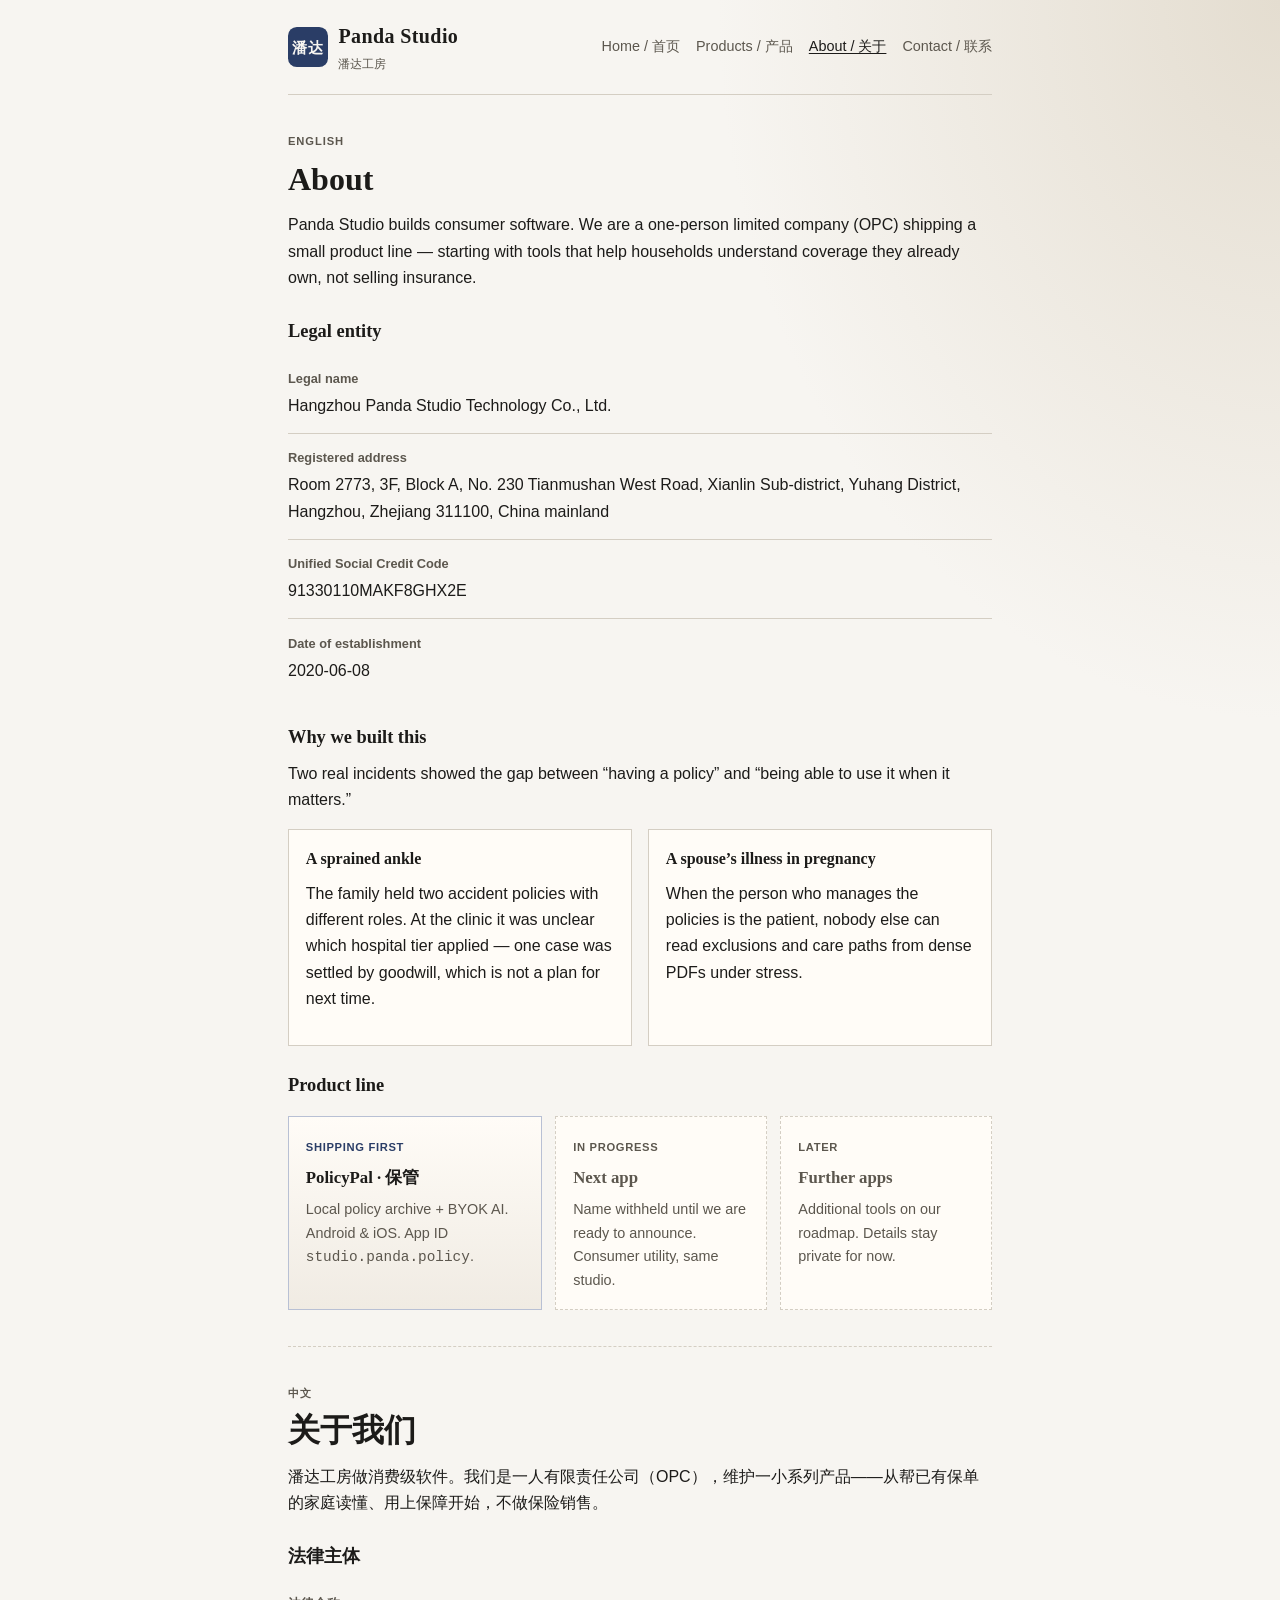
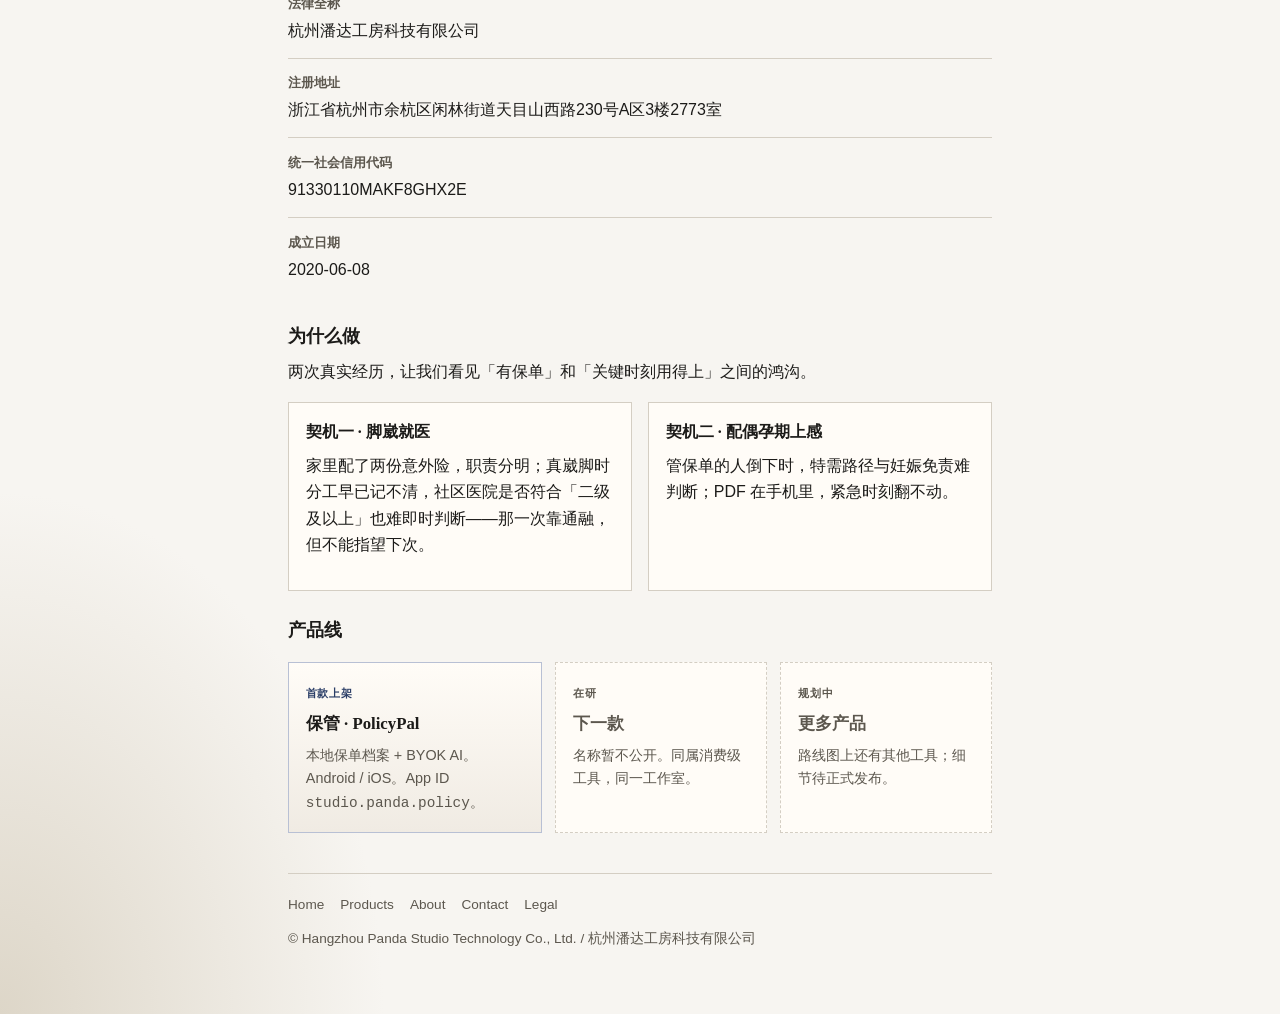
==== commit 89b1b4f2: "Fix product icons, nav order, four home screenshots, and legal pages. Restore PolicyPal app icons be" ====
--- a/about/index.html
+++ b/about/index.html
@@ -17,8 +17,8 @@
       </a>
       <nav class="nav" aria-label="Primary">
         <a href="/">Home / 首页</a>
+        <a href="/products/">Products / 产品</a>
         <a href="/about/" aria-current="page">About / 关于</a>
-        <a href="/products/">Products / 产品</a>
         <a href="/contact/">Contact / 联系</a>
       </nav>
     </header>
@@ -144,9 +144,10 @@
     <footer class="site-footer">
       <nav aria-label="Footer">
         <a href="/">Home</a>
+        <a href="/products/">Products</a>
         <a href="/about/">About</a>
-        <a href="/products/">Products</a>
         <a href="/contact/">Contact</a>
+        <a href="/legal/">Legal</a>
       </nav>
       <p>© Hangzhou Panda Studio Technology Co., Ltd. / 杭州潘达工房科技有限公司</p>
     </footer>
--- a/assets/site.css
+++ b/assets/site.css
@@ -154,6 +154,70 @@
   margin-bottom: 1.25rem;
 }
 
+.hero-brand img {
+  width: 4.5rem;
+  height: 4.5rem;
+  border-radius: 1rem;
+  box-shadow: 0 6px 20px rgba(28, 27, 25, 0.08);
+}
+
+.product-head img {
+  width: 4rem;
+  height: 4rem;
+  border-radius: 0.9rem;
+}
+
+.meta {
+  font-size: 0.875rem;
+  color: var(--muted);
+  margin: 0 0 1rem;
+  padding-bottom: 0.85rem;
+  border-bottom: 1px solid var(--line);
+}
+
+.legal-doc h2 {
+  margin-top: 1.75rem;
+}
+
+.home-shots {
+  display: grid;
+  grid-template-columns: repeat(4, 1fr);
+  gap: 0.65rem;
+  margin: 0 0 0.75rem;
+  overflow: visible;
+  padding: 0;
+  scroll-snap-type: none;
+}
+
+.home-shots figure {
+  flex: none;
+  margin: 0;
+  background: var(--card);
+  border: 1px solid var(--line);
+}
+
+.home-shots img {
+  display: block;
+  width: 100%;
+  height: auto;
+}
+
+@media (max-width: 640px) {
+  .home-shots {
+    display: flex;
+    gap: 0.75rem;
+    overflow-x: auto;
+    padding: 0.25rem 0 0.75rem;
+    scroll-snap-type: x mandatory;
+    -webkit-overflow-scrolling: touch;
+  }
+
+  .home-shots figure {
+    flex: 0 0 9.5rem;
+    scroll-snap-align: start;
+  }
+}
+
 h1 {
   font-family: var(--font);
   font-size: clamp(1.55rem, 4vw, 2rem);
@@ -477,30 +541,6 @@
   padding: 0.45rem 0.55rem 0.6rem;
 }
 
-.home-shots {
-  display: flex;
-  gap: 0.75rem;
-  overflow-x: auto;
-  padding: 0.25rem 0 0.75rem;
-  margin: 0 0 0.5rem;
-  scroll-snap-type: x mandatory;
-  -webkit-overflow-scrolling: touch;
-}
-
-.home-shots figure {
-  flex: 0 0 9.5rem;
-  margin: 0;
-  scroll-snap-align: start;
-  background: var(--card);
-  border: 1px solid var(--line);
-}
-
-.home-shots img {
-  display: block;
-  width: 100%;
-  height: auto;
-}
-
 .matrix-list {
   padding-left: 1.1rem;
   margin: 0.5rem 0 1rem;
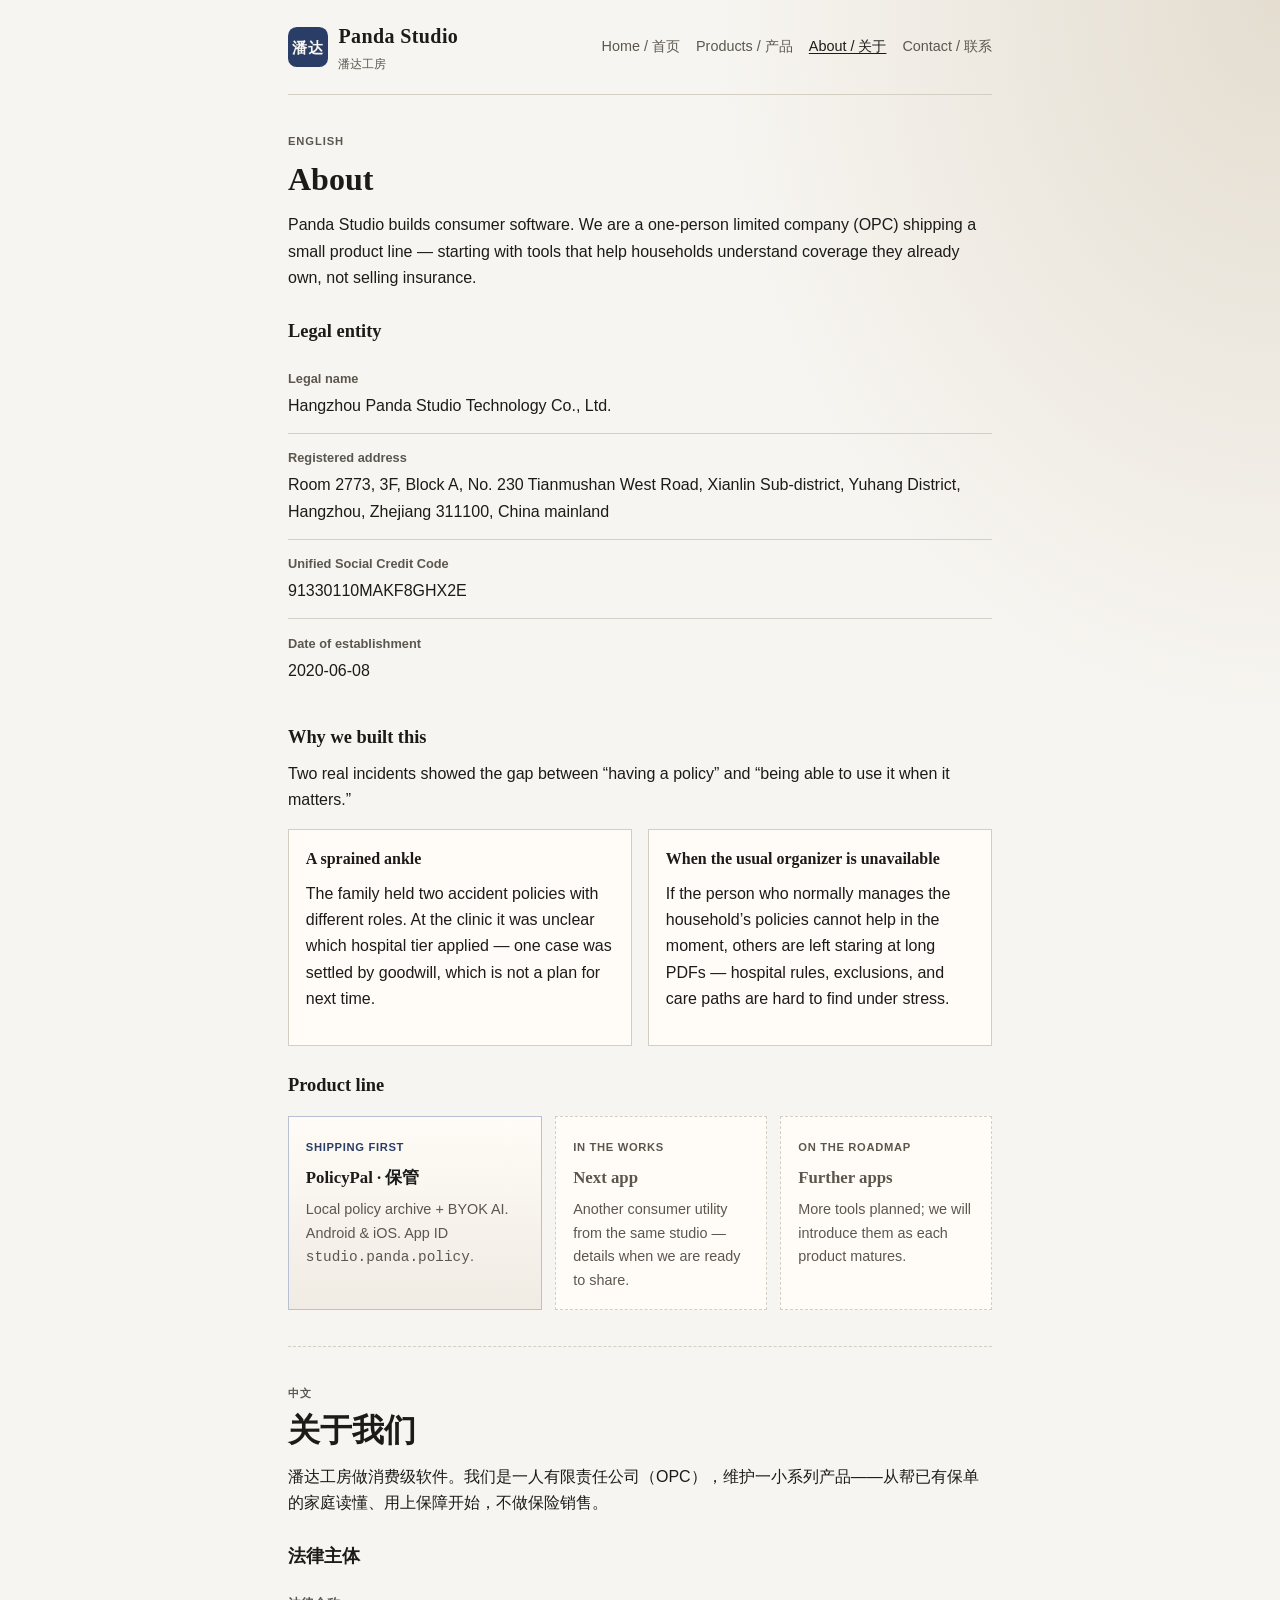
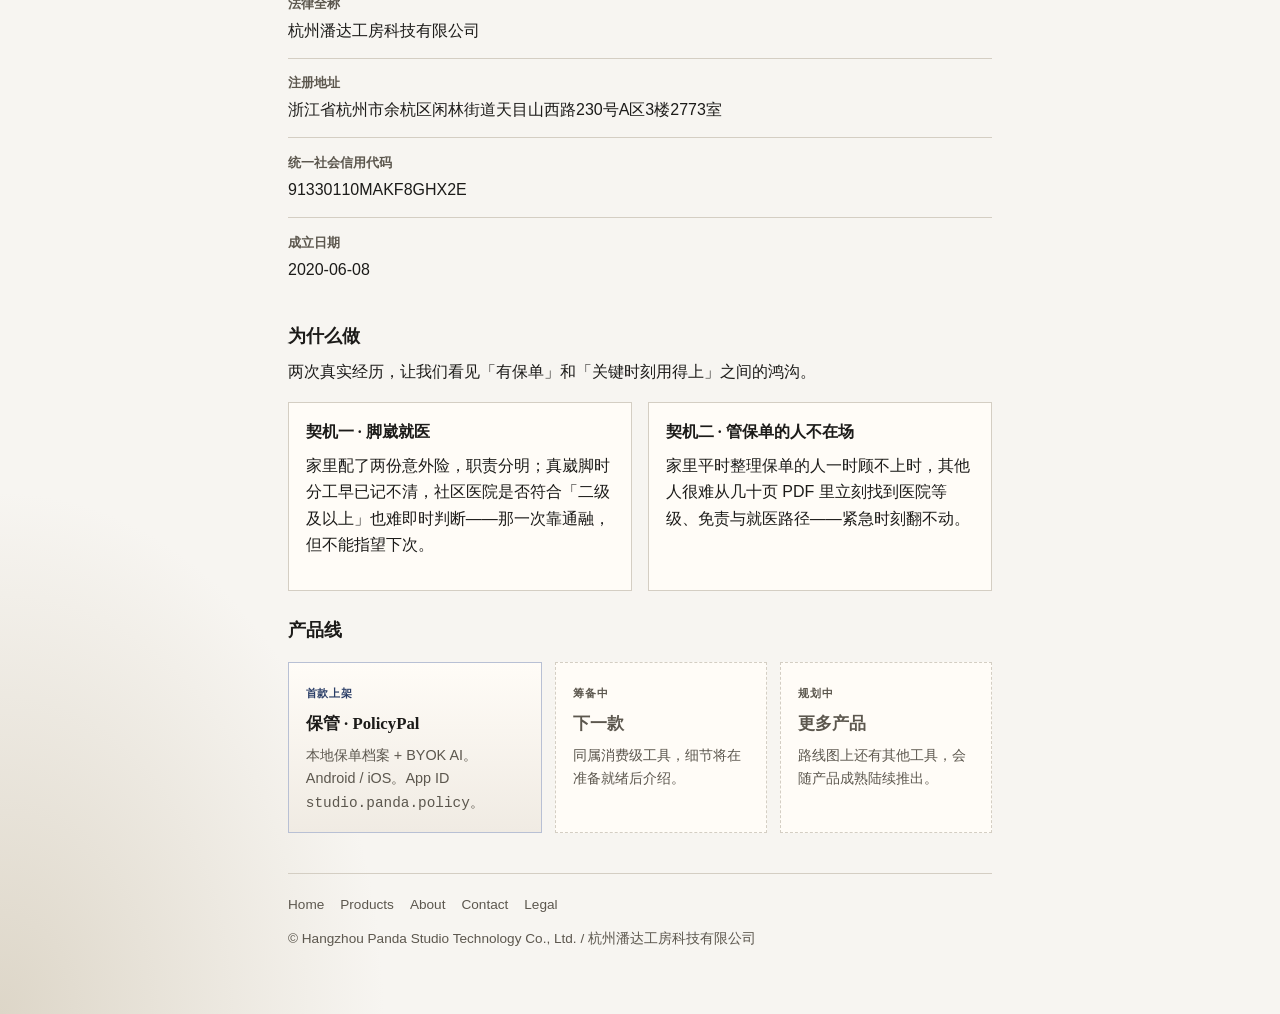
==== commit 83b9063a: "Crop screenshots, soften About stories, and rephrase product-line teasers. Use a consistent top phon" ====
--- a/about/index.html
+++ b/about/index.html
@@ -57,8 +57,8 @@
             <p>The family held two accident policies with different roles. At the clinic it was unclear which hospital tier applied — one case was settled by goodwill, which is not a plan for next time.</p>
           </article>
           <article class="story-card">
-            <h3>A spouse’s illness in pregnancy</h3>
-            <p>When the person who manages the policies is the patient, nobody else can read exclusions and care paths from dense PDFs under stress.</p>
+            <h3>When the usual organizer is unavailable</h3>
+            <p>If the person who normally manages the household’s policies cannot help in the moment, others are left staring at long PDFs — hospital rules, exclusions, and care paths are hard to find under stress.</p>
           </article>
         </div>
 
@@ -70,14 +70,14 @@
             <p>Local policy archive + BYOK AI. Android &amp; iOS. App ID <code>studio.panda.policy</code>.</p>
           </article>
           <article class="series-card teaser">
-            <span class="tag">In progress</span>
+            <span class="tag">In the works</span>
             <h3>Next app</h3>
-            <p>Name withheld until we are ready to announce. Consumer utility, same studio.</p>
+            <p>Another consumer utility from the same studio — details when we are ready to share.</p>
           </article>
           <article class="series-card teaser">
-            <span class="tag">Later</span>
+            <span class="tag">On the roadmap</span>
             <h3>Further apps</h3>
-            <p>Additional tools on our roadmap. Details stay private for now.</p>
+            <p>More tools planned; we will introduce them as each product matures.</p>
           </article>
         </div>
       </section>
@@ -115,8 +115,8 @@
             <p>家里配了两份意外险，职责分明；真崴脚时分工早已记不清，社区医院是否符合「二级及以上」也难即时判断——那一次靠通融，但不能指望下次。</p>
           </article>
           <article class="story-card">
-            <h3>契机二 · 配偶孕期上感</h3>
-            <p>管保单的人倒下时，特需路径与妊娠免责难判断；PDF 在手机里，紧急时刻翻不动。</p>
+            <h3>契机二 · 管保单的人不在场</h3>
+            <p>家里平时整理保单的人一时顾不上时，其他人很难从几十页 PDF 里立刻找到医院等级、免责与就医路径——紧急时刻翻不动。</p>
           </article>
         </div>
 
@@ -128,14 +128,14 @@
             <p>本地保单档案 + BYOK AI。Android / iOS。App ID <code>studio.panda.policy</code>。</p>
           </article>
           <article class="series-card teaser">
-            <span class="tag">在研</span>
+            <span class="tag">筹备中</span>
             <h3>下一款</h3>
-            <p>名称暂不公开。同属消费级工具，同一工作室。</p>
+            <p>同属消费级工具，细节将在准备就绪后介绍。</p>
           </article>
           <article class="series-card teaser">
             <span class="tag">规划中</span>
             <h3>更多产品</h3>
-            <p>路线图上还有其他工具；细节待正式发布。</p>
+            <p>路线图上还有其他工具，会随产品成熟陆续推出。</p>
           </article>
         </div>
       </section>
--- a/assets/site.css
+++ b/assets/site.css
@@ -196,10 +196,15 @@
   border: 1px solid var(--line);
 }
 
-.home-shots img {
+.home-shots img,
+.gallery img {
   display: block;
   width: 100%;
   height: auto;
+  aspect-ratio: 9 / 18.5;
+  object-fit: cover;
+  object-position: top center;
+  vertical-align: middle;
 }
 
 @media (max-width: 640px) {
@@ -528,13 +533,6 @@
   overflow: hidden;
 }
 
-.gallery img {
-  display: block;
-  width: 100%;
-  height: auto;
-  vertical-align: middle;
-}
-
 .gallery figcaption {
   font-size: 0.75rem;
   color: var(--muted);
